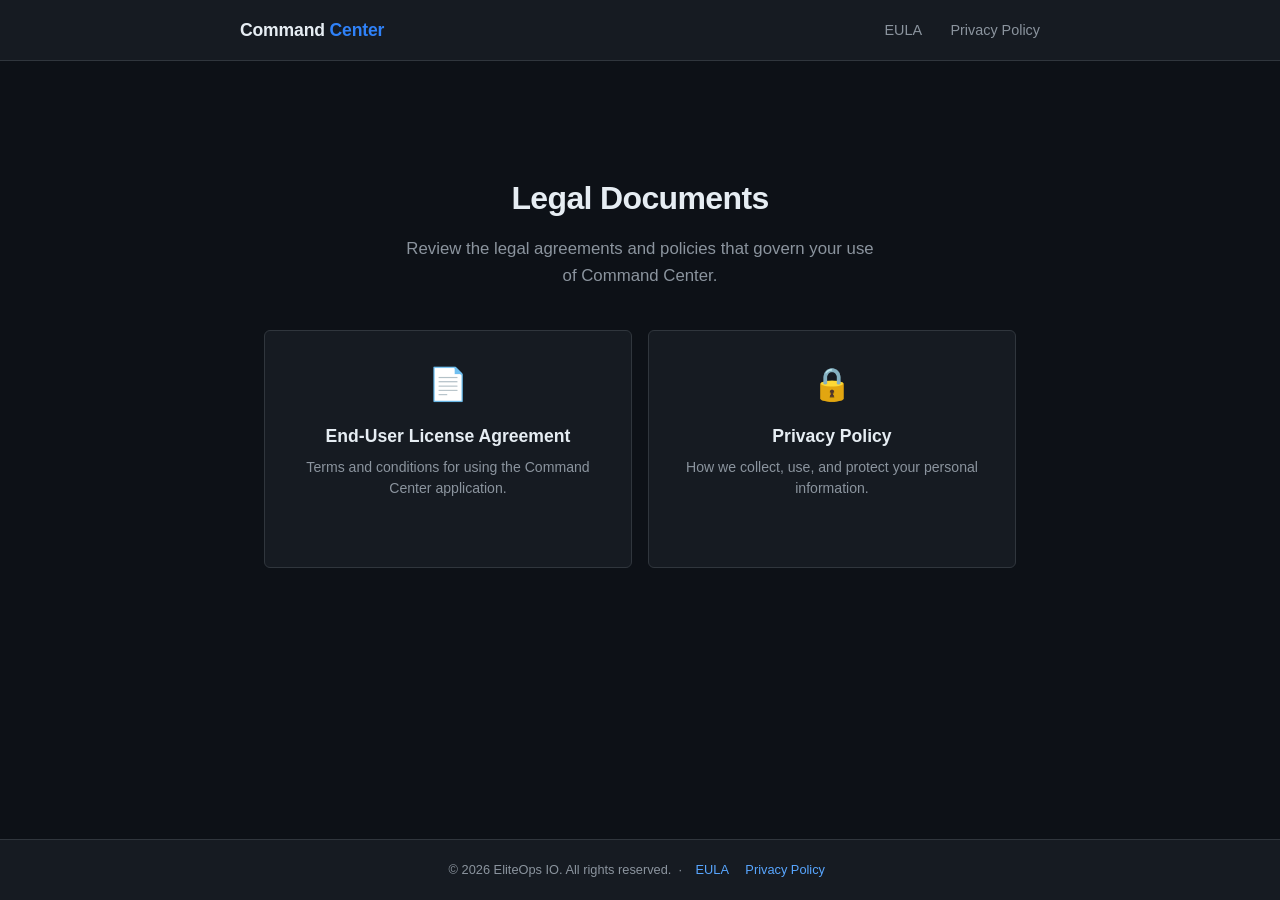
==== index.html @ 6f69cd27 "Add GitHub Pages site with EULA and Privacy Policy pages" ====
<!DOCTYPE html>
<html lang="en">
<head>
  <meta charset="UTF-8" />
  <meta name="viewport" content="width=device-width, initial-scale=1.0" />
  <meta name="description" content="Legal documents for Command Center — EULA and Privacy Policy." />
  <title>Legal | Command Center</title>
  <link rel="stylesheet" href="assets/css/style.css" />
</head>
<body>

  <header>
    <div class="header-inner">
      <a class="site-logo" href="index.html">Command <span>Center</span></a>
      <nav>
        <a href="eula.html">EULA</a>
        <a href="privacy.html">Privacy Policy</a>
      </nav>
    </div>
  </header>

  <main>
    <section class="hero">
      <h1>Legal Documents</h1>
      <p>Review the legal agreements and policies that govern your use of Command Center.</p>
      <div class="card-grid">
        <a class="card" href="eula.html">
          <div class="card-icon">📄</div>
          <h2>End-User License Agreement</h2>
          <p>Terms and conditions for using the Command Center application.</p>
        </a>
        <a class="card" href="privacy.html">
          <div class="card-icon">🔒</div>
          <h2>Privacy Policy</h2>
          <p>How we collect, use, and protect your personal information.</p>
        </a>
      </div>
    </section>
  </main>

  <footer>
    <p>
      &copy; <script>document.write(new Date().getFullYear())</script> EliteOps IO. All rights reserved.
      &nbsp;·&nbsp;
      <a href="eula.html">EULA</a>
      <a href="privacy.html">Privacy Policy</a>
    </p>
  </footer>

</body>
</html>
---- assets/css/style.css ----
/* Command Center Legal Pages — Shared Styles */

*, *::before, *::after {
  box-sizing: border-box;
  margin: 0;
  padding: 0;
}

:root {
  --color-bg: #0d1117;
  --color-surface: #161b22;
  --color-border: #30363d;
  --color-text: #e6edf3;
  --color-text-muted: #8b949e;
  --color-accent: #2f81f7;
  --color-accent-hover: #58a6ff;
  --font-sans: -apple-system, BlinkMacSystemFont, "Segoe UI", Roboto, Helvetica, Arial, sans-serif;
  --font-mono: ui-monospace, SFMono-Regular, "SF Mono", Menlo, Consolas, monospace;
  --max-width: 800px;
  --radius: 6px;
}

html {
  scroll-behavior: smooth;
}

body {
  background-color: var(--color-bg);
  color: var(--color-text);
  font-family: var(--font-sans);
  font-size: 16px;
  line-height: 1.6;
  min-height: 100vh;
  display: flex;
  flex-direction: column;
}

/* ── Header ─────────────────────────────────────────────── */

header {
  background-color: var(--color-surface);
  border-bottom: 1px solid var(--color-border);
  padding: 0 1.5rem;
}

.header-inner {
  max-width: var(--max-width);
  margin: 0 auto;
  display: flex;
  align-items: center;
  justify-content: space-between;
  height: 60px;
}

.site-logo {
  font-size: 1.1rem;
  font-weight: 600;
  color: var(--color-text);
  text-decoration: none;
  letter-spacing: -0.01em;
}

.site-logo:hover {
  color: var(--color-accent-hover);
}

.site-logo span {
  color: var(--color-accent);
}

nav a {
  color: var(--color-text-muted);
  text-decoration: none;
  font-size: 0.9rem;
  margin-left: 1.5rem;
  transition: color 0.15s;
}

nav a:hover,
nav a.active {
  color: var(--color-accent-hover);
}

/* ── Main Content ────────────────────────────────────────── */

main {
  flex: 1;
  padding: 3rem 1.5rem;
  max-width: var(--max-width);
  width: 100%;
  margin: 0 auto;
}

/* ── Hero (index page) ───────────────────────────────────── */

.hero {
  text-align: center;
  padding: 4rem 0 3rem;
}

.hero h1 {
  font-size: 2rem;
  font-weight: 700;
  margin-bottom: 0.75rem;
  letter-spacing: -0.02em;
}

.hero p {
  color: var(--color-text-muted);
  font-size: 1.05rem;
  max-width: 480px;
  margin: 0 auto 2.5rem;
}

.card-grid {
  display: grid;
  grid-template-columns: repeat(auto-fit, minmax(220px, 1fr));
  gap: 1rem;
  margin-top: 1rem;
}

.card {
  background-color: var(--color-surface);
  border: 1px solid var(--color-border);
  border-radius: var(--radius);
  padding: 1.75rem 1.5rem;
  text-decoration: none;
  color: var(--color-text);
  transition: border-color 0.15s, transform 0.1s;
  display: block;
}

.card:hover {
  border-color: var(--color-accent);
  transform: translateY(-2px);
}

.card-icon {
  font-size: 2rem;
  margin-bottom: 0.75rem;
}

.card h2 {
  font-size: 1.1rem;
  font-weight: 600;
  margin-bottom: 0.4rem;
}

.card p {
  color: var(--color-text-muted);
  font-size: 0.88rem;
  line-height: 1.5;
}

/* ── Legal Document ──────────────────────────────────────── */

.doc-header {
  border-bottom: 1px solid var(--color-border);
  padding-bottom: 1.5rem;
  margin-bottom: 2rem;
}

.doc-header h1 {
  font-size: 1.75rem;
  font-weight: 700;
  letter-spacing: -0.02em;
  margin-bottom: 0.4rem;
}

.doc-meta {
  color: var(--color-text-muted);
  font-size: 0.875rem;
}

.doc-body h2 {
  font-size: 1.1rem;
  font-weight: 600;
  margin: 2rem 0 0.6rem;
  padding-top: 0.5rem;
  color: var(--color-text);
}

.doc-body h2:first-child {
  margin-top: 0;
}

.doc-body p {
  color: var(--color-text-muted);
  margin-bottom: 0.75rem;
}

.doc-body ul,
.doc-body ol {
  color: var(--color-text-muted);
  padding-left: 1.5rem;
  margin-bottom: 0.75rem;
}

.doc-body li {
  margin-bottom: 0.35rem;
}

.doc-body a {
  color: var(--color-accent-hover);
  text-decoration: none;
}

.doc-body a:hover {
  text-decoration: underline;
}

.doc-body strong {
  color: var(--color-text);
  font-weight: 600;
}

.doc-toc {
  background-color: var(--color-surface);
  border: 1px solid var(--color-border);
  border-radius: var(--radius);
  padding: 1.25rem 1.5rem;
  margin-bottom: 2rem;
  font-size: 0.875rem;
}

.doc-toc p {
  font-weight: 600;
  color: var(--color-text);
  margin-bottom: 0.5rem;
}

.doc-toc ol {
  padding-left: 1.25rem;
  margin: 0;
}

.doc-toc li {
  margin-bottom: 0.25rem;
}

.doc-toc a {
  color: var(--color-accent-hover);
  text-decoration: none;
}

.doc-toc a:hover {
  text-decoration: underline;
}

/* ── Footer ─────────────────────────────────────────────── */

footer {
  background-color: var(--color-surface);
  border-top: 1px solid var(--color-border);
  padding: 1.25rem 1.5rem;
  text-align: center;
  color: var(--color-text-muted);
  font-size: 0.8rem;
}

footer a {
  color: var(--color-accent-hover);
  text-decoration: none;
  margin: 0 0.4rem;
}

footer a:hover {
  text-decoration: underline;
}

/* ── Responsive ─────────────────────────────────────────── */

@media (max-width: 600px) {
  .hero h1 {
    font-size: 1.5rem;
  }

  .card-grid {
    grid-template-columns: 1fr;
  }
}
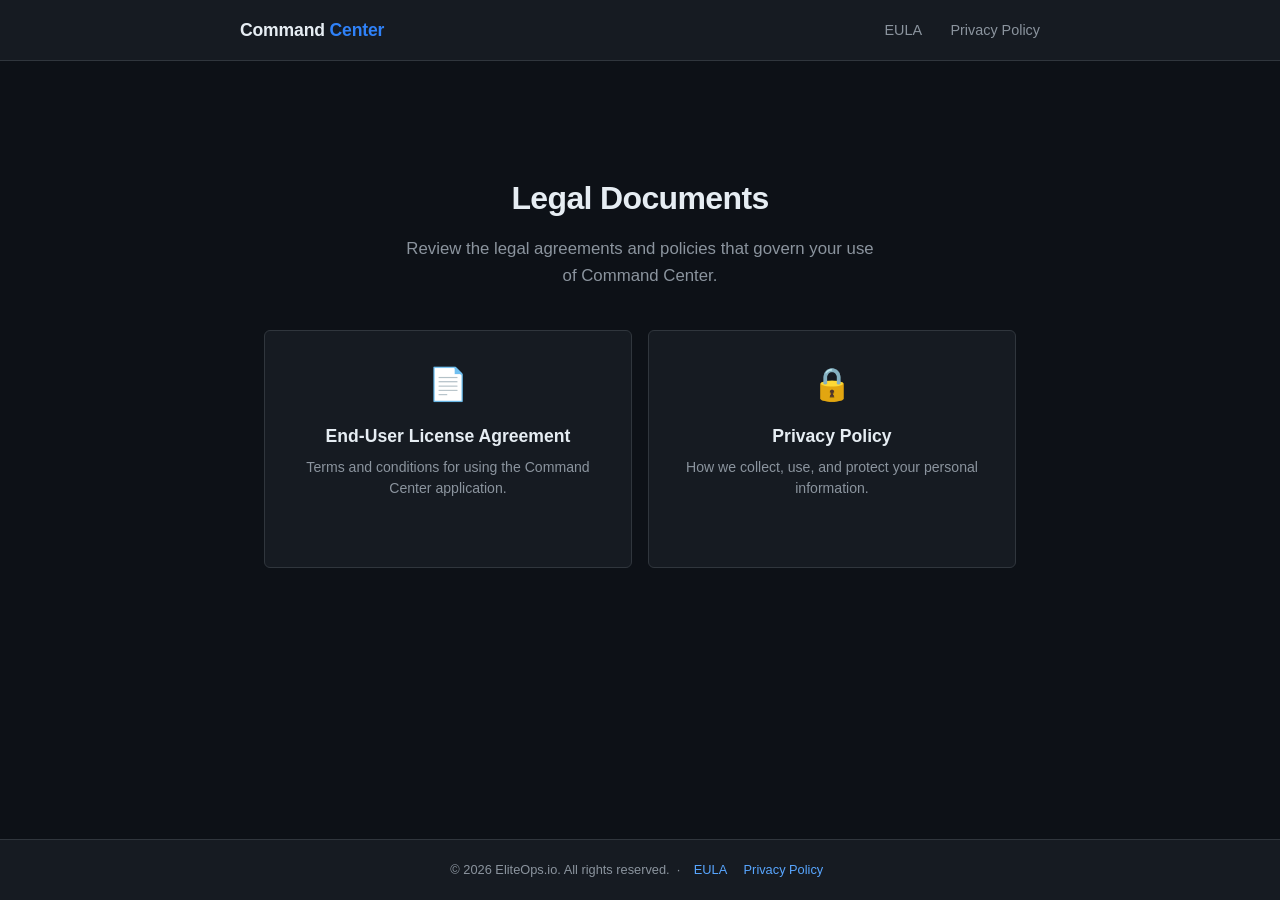
==== commit 744bba76: "Apply suggestions from code review Co-authored-by: Henri Hatch <59494185+henri-hatch@users.noreply.g" ====
--- a/index.html
+++ b/index.html
@@ -40,7 +40,7 @@
 
   <footer>
     <p>
-      &copy; <script>document.write(new Date().getFullYear())</script> EliteOps IO. All rights reserved.
+      &copy; <script>document.write(new Date().getFullYear())</script> EliteOps.io. All rights reserved.
       &nbsp;·&nbsp;
       <a href="eula.html">EULA</a>
       <a href="privacy.html">Privacy Policy</a>
